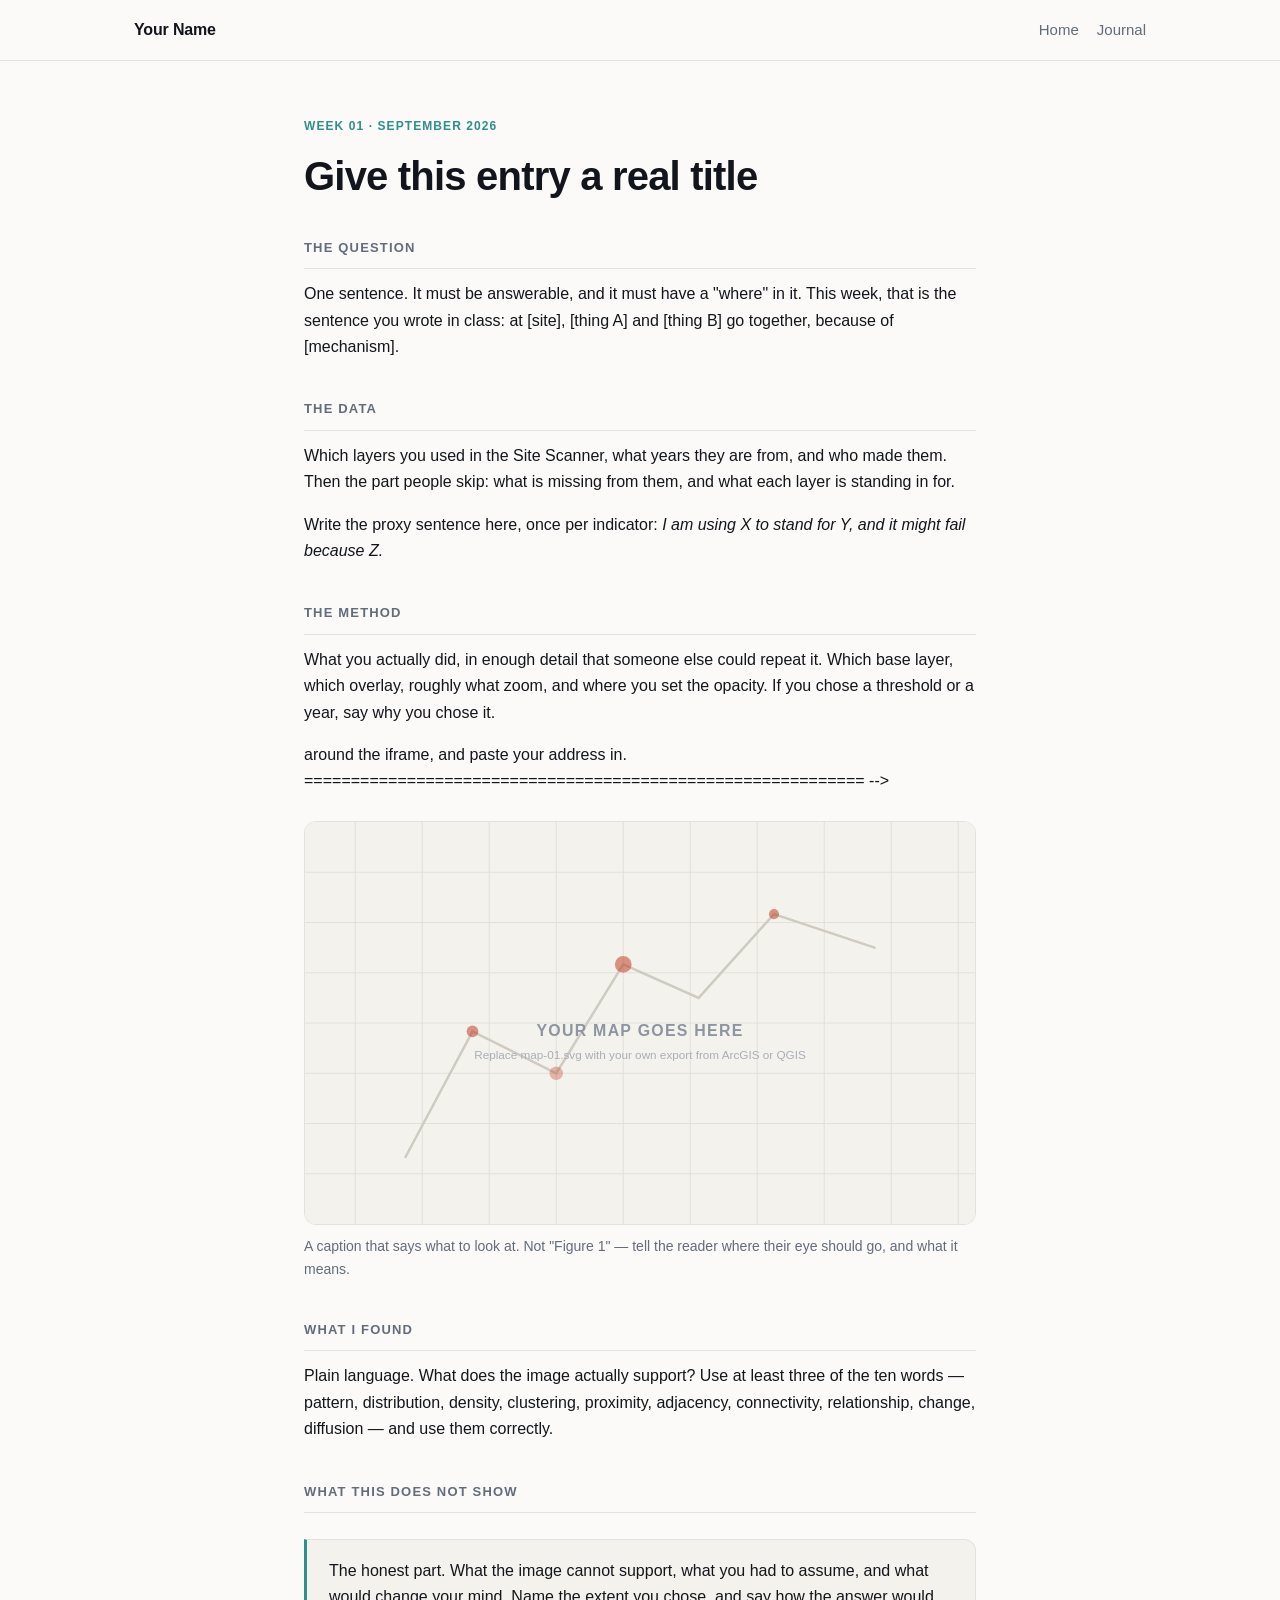
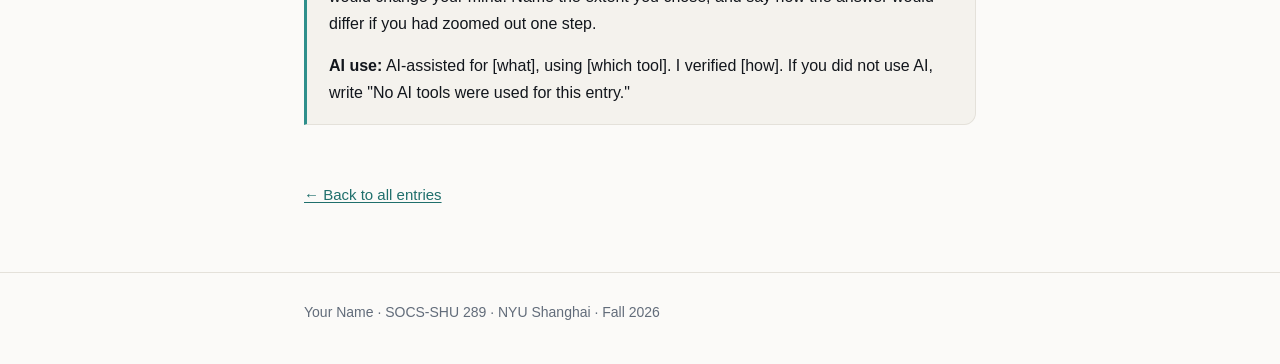
==== journal/week-01.html @ 70c94495 "Initial commit" ====
<!DOCTYPE html>
<html lang="en">
<head>
<meta charset="utf-8">
<meta name="viewport" content="width=device-width, initial-scale=1">
<title>Week 01 · Your Name</title>

<!-- Note the ../ — this page is inside the journal folder, so it has to
     look one level up to find the stylesheet. -->
<link rel="stylesheet" href="../style.css">
</head>

<body>
<a class="skip" href="#main">Skip to content</a>

<header class="site-head">
  <div class="wrap">
    <a class="brand" href="../index.html">Your Name</a>
    <nav>
      <a href="../index.html">Home</a>
      <a href="../index.html#journal">Journal</a>
    </nav>
  </div>
</header>

<main id="main">
<article class="entry">
  <div class="wrap wrap-narrow">

    <p class="kicker">Week 01 · September 2026</p>

    <!-- EDIT THIS: a title that says what you found, not what you did.
         "The blocks that were built after the creek was filled" beats
         "Week 1 journal entry". -->
    <h1>Give this entry a real title</h1>

    <!-- ============================================================
         The six parts. Every entry in this course has all six.
         Do not delete a heading — if a section is thin, that is
         information too.
         ============================================================ -->

    <h2>The question</h2>
    <p>
      One sentence. It must be answerable, and it must have a "where" in it.
      This week, that is the sentence you wrote in class:
      at [site], [thing A] and [thing B] go together, because of [mechanism].
    </p>

    <h2>The data</h2>
    <p>
      Which layers you used in the Site Scanner, what years they are from, and
      who made them. Then the part people skip: what is missing from them, and
      what each layer is standing in for.
    </p>
    <p>
      Write the proxy sentence here, once per indicator:
      <em>I am using X to stand for Y, and it might fail because Z.</em>
    </p>

    <h2>The method</h2>
    <p>
      What you actually did, in enough detail that someone else could repeat
      it. Which base layer, which overlay, roughly what zoom, and where you set
      the opacity. If you chose a threshold or a year, say why you chose it.
    </p>

    <!-- ============================================================
         YOUR EVIDENCE

         WEEK 1: a screenshot from the Site Scanner. Upload it into this
         journal folder (Add file → Upload files) and change the src
         below to your filename, for example src="scanner-01.png".

         FROM WEEK 2, once ArcGIS Online is live: publish your web map,
         choose Share → Embed, delete the <img> line, remove the <!-- and
         --> around the iframe, and paste your address in.
         ============================================================ -->
    <figure>
      <img src="scanner-01.svg" alt="Describe what the image shows, for someone who cannot see it.">
      <!--
      <iframe src="PASTE-YOUR-EMBED-URL-HERE"
              title="Describe your map" loading="lazy"></iframe>
      -->
      <figcaption>
        A caption that says what to look at. Not "Figure 1" — tell the reader
        where their eye should go, and what it means.
      </figcaption>
    </figure>

    <h2>What I found</h2>
    <p>
      Plain language. What does the image actually support? Use at least three
      of the ten words — pattern, distribution, density, clustering, proximity,
      adjacency, connectivity, relationship, change, diffusion — and use them
      correctly.
    </p>

    <h2>What this does not show</h2>
    <div class="limits">
      <p>
        The honest part. What the image cannot support, what you had to assume,
        and what would change your mind. Name the extent you chose, and say how
        the answer would differ if you had zoomed out one step.
      </p>
      <p>
        <strong>AI use:</strong> AI-assisted for [what], using [which tool].
        I verified [how]. If you did not use AI, write "No AI tools were used
        for this entry."
      </p>
    </div>

    <a class="back" href="../index.html#journal">← Back to all entries</a>

  </div>
</article>
</main>

<footer class="site-foot">
  <div class="wrap wrap-narrow">
    <p>Your Name · SOCS-SHU 289 · NYU Shanghai · Fall 2026</p>
  </div>
</footer>

</body>
</html>
---- style.css ----
/* ============================================================
   Your portfolio stylesheet.

   No external fonts, scripts, or CDNs. Everything loads from your
   own repository, so the site behaves the same on campus in
   Shanghai as it does anywhere else. Please keep it that way.

   START HERE: the block below controls every colour on the site.
   Change --accent to any colour you like and reload the page.
   ============================================================ */

:root {
  --bg:          #fbfaf8;   /* page background          */
  --bg-alt:      #f4f2ed;   /* alternate band           */
  --surface:     #ffffff;   /* cards                    */
  --ink:         #12161c;   /* main text                */
  --ink-soft:    #39424f;
  --muted:       #626c7a;   /* secondary text           */
  --line:        #e4e1da;   /* borders                  */
  --accent:      #2f8f8b;   /* EDIT THIS ONE FIRST      */
  --accent-ink:  #1f6f6c;   /* darker accent, for links */

  --radius: 12px;
  --shadow: 0 1px 2px rgba(18,22,28,.05), 0 8px 24px -12px rgba(18,22,28,.14);

  --sans: -apple-system, BlinkMacSystemFont, "Segoe UI", "Helvetica Neue",
          "PingFang SC", "Hiragino Sans GB", "Microsoft YaHei", Roboto, Arial,
          sans-serif;
}

/* Dark mode. These are the same variables, for people whose device
   is set to dark. You do not have to touch this. */
@media (prefers-color-scheme: dark) {
  :root {
    --bg:         #0d1117;
    --bg-alt:     #12181f;
    --surface:    #161c24;
    --ink:        #e9ecef;
    --ink-soft:   #c3cad3;
    --muted:      #98a3b1;
    --line:       #262d38;
    --accent:     #ff7051;
    --accent-ink: #ff9077;
    --shadow:     0 1px 2px rgba(0,0,0,.4), 0 8px 24px -12px rgba(0,0,0,.6);
  }
}

/* ---------- basics ---------- */
*, *::before, *::after { box-sizing: border-box; }
html { -webkit-text-size-adjust: 100%; scroll-behavior: smooth; }

body {
  margin: 0;
  background: var(--bg);
  color: var(--ink);
  font-family: var(--sans);
  font-size: 16px;
  line-height: 1.65;
  -webkit-font-smoothing: antialiased;
}

img { max-width: 100%; height: auto; display: block; }
a { color: var(--accent-ink); text-underline-offset: 2px; }
a:hover { color: var(--accent); }

.wrap { width: 100%; max-width: 1060px; margin: 0 auto; padding: 0 24px; }
.wrap-narrow { max-width: 720px; }
.muted { color: var(--muted); }

.skip { position: absolute; left: -9999px; top: 0; z-index: 100;
        background: var(--accent); color: #fff; padding: 10px 16px; }
.skip:focus { left: 0; }

/* ---------- header ---------- */
.site-head {
  border-bottom: 1px solid var(--line);
  background: var(--bg);
  position: sticky; top: 0; z-index: 50;
}
.site-head .wrap {
  display: flex; align-items: center; gap: 20px;
  min-height: 60px; flex-wrap: wrap;
}
.brand {
  font-weight: 600; color: var(--ink); text-decoration: none;
  margin-right: auto; letter-spacing: -0.01em;
}
.site-head nav { display: flex; gap: 18px; }
.site-head nav a { color: var(--muted); text-decoration: none; font-size: 15px; }
.site-head nav a:hover { color: var(--accent); }

/* ---------- hero ---------- */
.hero { padding: 72px 0 40px; }
.kicker {
  font-size: 12px; font-weight: 600; letter-spacing: .09em;
  text-transform: uppercase; color: var(--accent); margin: 0 0 14px;
}
.hero h1 {
  font-size: clamp(34px, 6vw, 52px);
  line-height: 1.08; letter-spacing: -0.025em;
  margin: 0 0 18px; font-weight: 700;
}
.lede { font-size: 18px; color: var(--ink-soft); margin: 0; }

/* ---------- sections ---------- */
section { padding: 40px 0; }
section h2 {
  font-size: 13px; font-weight: 600; letter-spacing: .09em;
  text-transform: uppercase; color: var(--muted);
  margin: 0 0 22px; padding-bottom: 12px;
  border-bottom: 1px solid var(--line);
}
.band { background: var(--bg-alt); border-top: 1px solid var(--line);
        border-bottom: 1px solid var(--line); }

/* ---------- lab cards ---------- */
.cards { list-style: none; margin: 0; padding: 0; display: grid; gap: 14px; }
.card {
  background: var(--surface); border: 1px solid var(--line);
  border-radius: var(--radius); box-shadow: var(--shadow);
}
.card > a, .card > span:first-child { display: block; }
.card > a {
  padding: 20px 22px; text-decoration: none; color: inherit;
  border-radius: var(--radius);
}
.card > a:hover { border-color: var(--accent); }
.card-todo { padding: 20px 22px; opacity: .55; }

.card-num {
  display: block; font-size: 12px; font-weight: 600;
  letter-spacing: .08em; text-transform: uppercase;
  color: var(--accent); margin-bottom: 6px;
}
.card-title { display: block; font-size: 19px; font-weight: 650;
              letter-spacing: -0.01em; margin-bottom: 6px; }
.card-note { display: block; font-size: 15px; color: var(--muted); }

/* ---------- lab entry pages ---------- */
.entry { padding: 56px 0 24px; }
.entry h1 {
  font-size: clamp(28px, 4.5vw, 40px); line-height: 1.15;
  letter-spacing: -0.02em; margin: 0 0 16px; font-weight: 700;
}
.entry h2 {
  font-size: 13px; font-weight: 600; letter-spacing: .09em;
  text-transform: uppercase; color: var(--muted);
  margin: 38px 0 12px; padding-bottom: 10px;
  border-bottom: 1px solid var(--line);
}
.entry p { margin: 0 0 16px; }

/* A map or image with a caption under it. */
figure { margin: 26px 0; }
figure img, figure iframe {
  width: 100%; border: 1px solid var(--line);
  border-radius: var(--radius); display: block;
}
figure iframe { height: 480px; }
figcaption { font-size: 14px; color: var(--muted); margin-top: 10px; }

/* The limitations box. Every entry needs one. */
.limits {
  background: var(--bg-alt); border: 1px solid var(--line);
  border-left: 3px solid var(--accent);
  border-radius: 0 var(--radius) var(--radius) 0;
  padding: 18px 22px; margin: 26px 0;
}
.limits p:last-child { margin-bottom: 0; }

.back { display: inline-block; margin-top: 32px; font-size: 15px; }

/* ---------- footer ---------- */
.site-foot {
  border-top: 1px solid var(--line); margin-top: 40px;
  padding: 28px 0 40px; color: var(--muted); font-size: 14px;
}
.site-foot p { margin: 0; }

/* ---------- phones ---------- */
@media (max-width: 600px) {
  .hero { padding: 48px 0 28px; }
  figure iframe { height: 340px; }
}


/* ------------------------------------------------------------
   Your site name on the front page. Added for SOCS-SHU 289.
   ------------------------------------------------------------ */
.site-name {
  font-size: 1.55rem;
  font-weight: 700;
  color: var(--accent-ink);
  margin: 0 0 .35rem;
  letter-spacing: -.01em;
}
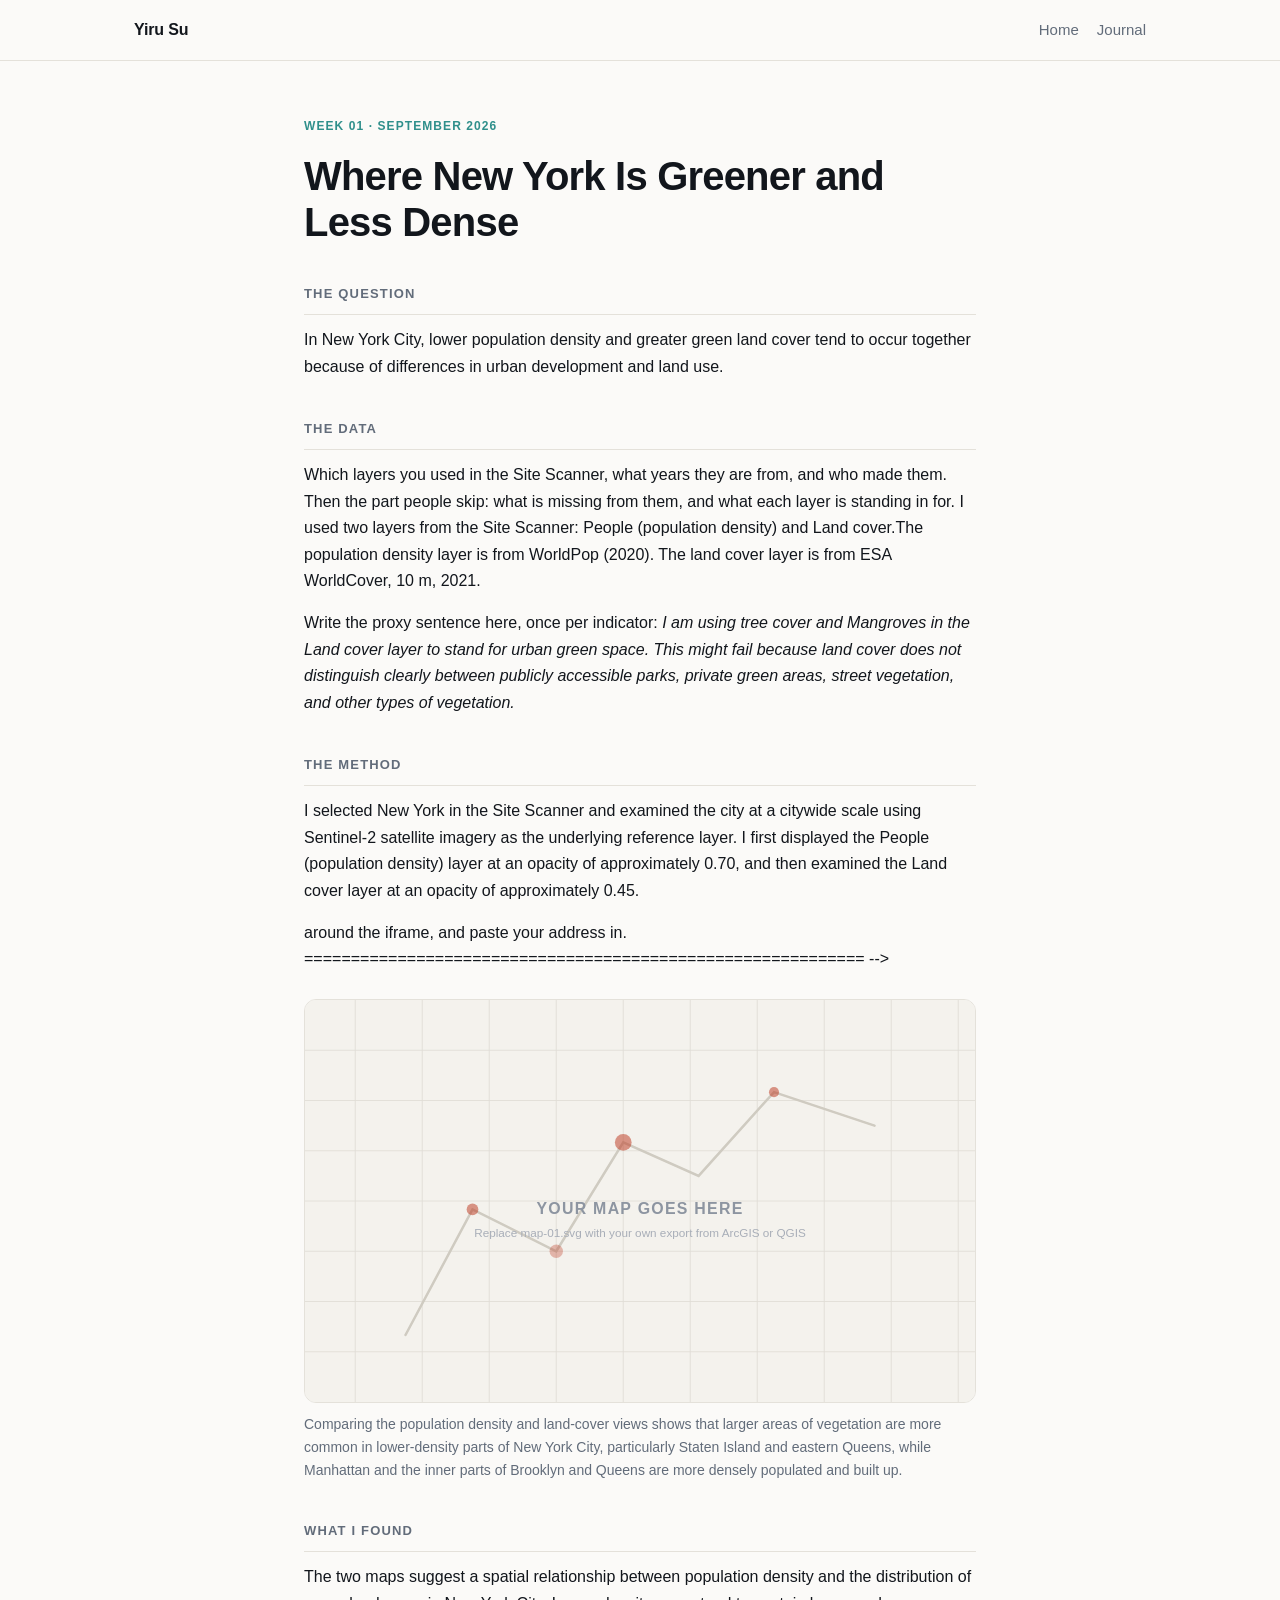
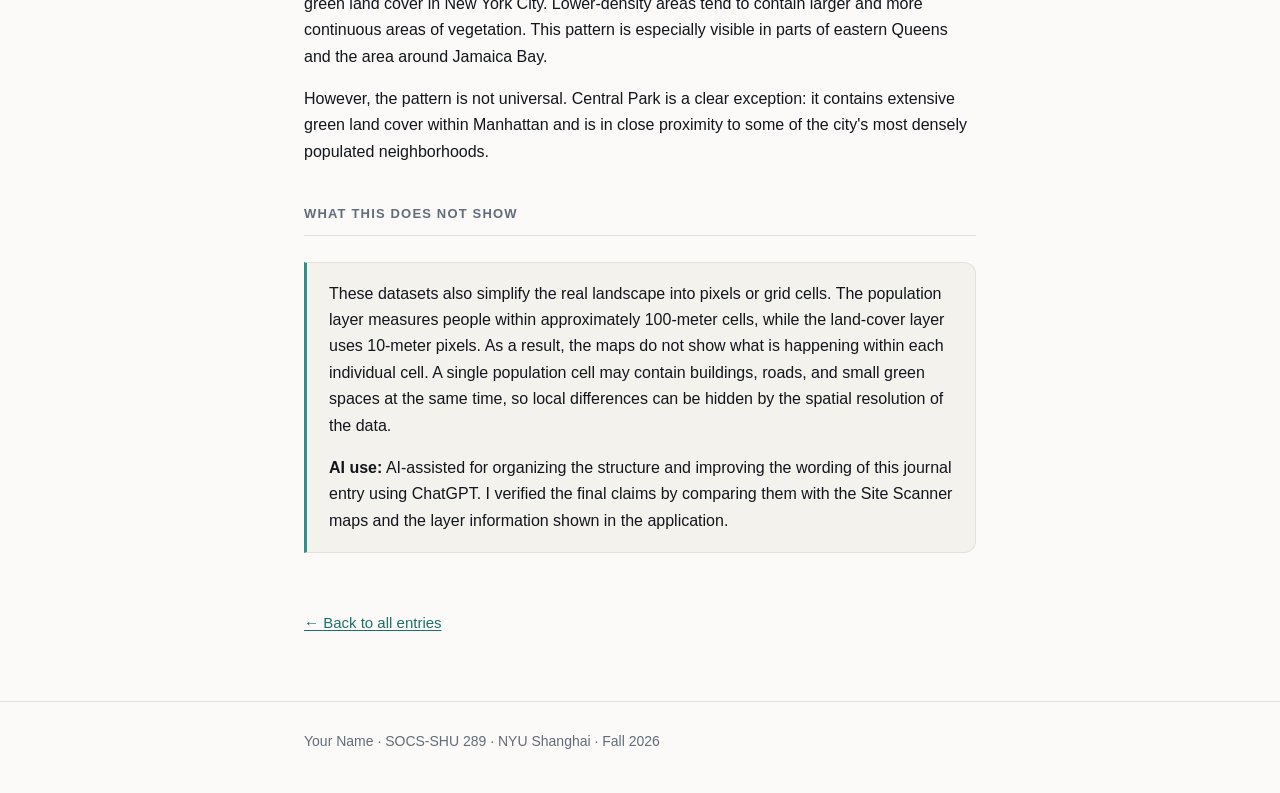
==== commit 37cc9dc9: "Revise Week 01 journal entry with new title and content Updated the journal entry for Week 01 with s" ====
--- a/journal/week-01.html
+++ b/journal/week-01.html
@@ -3,7 +3,7 @@
 <head>
 <meta charset="utf-8">
 <meta name="viewport" content="width=device-width, initial-scale=1">
-<title>Week 01 · Your Name</title>
+<title>Week 01 · Yiru Su</title>
 
 <!-- Note the ../ — this page is inside the journal folder, so it has to
      look one level up to find the stylesheet. -->
@@ -15,7 +15,7 @@
 
 <header class="site-head">
   <div class="wrap">
-    <a class="brand" href="../index.html">Your Name</a>
+    <a class="brand" href="../index.html">Yiru Su</a>
     <nav>
       <a href="../index.html">Home</a>
       <a href="../index.html#journal">Journal</a>
@@ -32,7 +32,7 @@
     <!-- EDIT THIS: a title that says what you found, not what you did.
          "The blocks that were built after the creek was filled" beats
          "Week 1 journal entry". -->
-    <h1>Give this entry a real title</h1>
+    <h1>Where New York Is Greener and Less Dense</h1>
 
     <!-- ============================================================
          The six parts. Every entry in this course has all six.
@@ -42,9 +42,9 @@
 
     <h2>The question</h2>
     <p>
-      One sentence. It must be answerable, and it must have a "where" in it.
-      This week, that is the sentence you wrote in class:
-      at [site], [thing A] and [thing B] go together, because of [mechanism].
+         
+     In New York City, lower population density and greater green land cover tend to occur together
+         because of differences in urban development and land use.
     </p>
 
     <h2>The data</h2>
@@ -52,17 +52,28 @@
       Which layers you used in the Site Scanner, what years they are from, and
       who made them. Then the part people skip: what is missing from them, and
       what each layer is standing in for.
+
+     I used two layers from the Site Scanner: People (population density)
+      and Land cover.The population density layer is from WorldPop (2020).
+      The land cover layer is from ESA WorldCover, 10 m, 2021.
     </p>
     <p>
       Write the proxy sentence here, once per indicator:
-      <em>I am using X to stand for Y, and it might fail because Z.</em>
+      <em>      I am using tree cover and Mangroves in the Land cover layer to stand for urban green
+      space. This might fail because land cover does not distinguish clearly
+      between publicly accessible parks, private green areas, street vegetation,
+      and other types of vegetation.</em>
     </p>
 
     <h2>The method</h2>
     <p>
-      What you actually did, in enough detail that someone else could repeat
-      it. Which base layer, which overlay, roughly what zoom, and where you set
-      the opacity. If you chose a threshold or a year, say why you chose it.
+         I selected New York in the Site Scanner and examined the city at a
+  citywide scale using Sentinel-2 satellite imagery as the underlying
+  reference layer. I first displayed the
+  People (population density) layer at an opacity of
+  approximately 0.70, and then examined the
+  Land cover layer at an opacity of approximately
+  0.45.
     </p>
 
     <!-- ============================================================
@@ -83,31 +94,46 @@
               title="Describe your map" loading="lazy"></iframe>
       -->
       <figcaption>
-        A caption that says what to look at. Not "Figure 1" — tell the reader
-        where their eye should go, and what it means.
+          Comparing the population density and land-cover views shows that larger
+  areas of vegetation are more common in lower-density parts of New York City,
+  particularly Staten Island and eastern Queens, while Manhattan and the inner
+  parts of Brooklyn and Queens are more densely populated and built up.
       </figcaption>
     </figure>
 
     <h2>What I found</h2>
-    <p>
-      Plain language. What does the image actually support? Use at least three
-      of the ten words — pattern, distribution, density, clustering, proximity,
-      adjacency, connectivity, relationship, change, diffusion — and use them
-      correctly.
-    </p>
-
+ 
+     <p>
+       The two maps suggest a spatial relationship between
+       population density and the distribution
+       of green land cover in New York City. Lower-density areas tend to contain
+       larger and more continuous areas of vegetation. This pattern is especially
+       visible in parts of eastern Queens and the area around
+       Jamaica Bay.
+     </p>
+     
+     <p>
+       However, the pattern is not universal. Central Park is a clear exception:
+       it contains extensive green land cover within Manhattan and is in close
+       proximity to some of the city's most densely populated
+       neighborhoods.
+     </p>
     <h2>What this does not show</h2>
     <div class="limits">
-      <p>
-        The honest part. What the image cannot support, what you had to assume,
-        and what would change your mind. Name the extent you chose, and say how
-        the answer would differ if you had zoomed out one step.
-      </p>
-      <p>
-        <strong>AI use:</strong> AI-assisted for [what], using [which tool].
-        I verified [how]. If you did not use AI, write "No AI tools were used
-        for this entry."
-      </p>
+     <p>
+       These datasets also simplify the real landscape into pixels or grid cells.
+       The population layer measures people within approximately 100-meter cells,
+       while the land-cover layer uses 10-meter pixels. As a result, the maps do
+       not show what is happening within each individual cell. A single population
+       cell may contain buildings, roads, and small green spaces at the same time,
+       so local differences can be hidden by the spatial resolution of the data.
+     </p>
+  <p>
+    <strong>AI use:</strong> AI-assisted for organizing the structure and
+    improving the wording of this journal entry using ChatGPT. I verified the
+    final claims by comparing them with the Site Scanner maps and the layer
+    information shown in the application.
+  </p>
     </div>
 
     <a class="back" href="../index.html#journal">← Back to all entries</a>
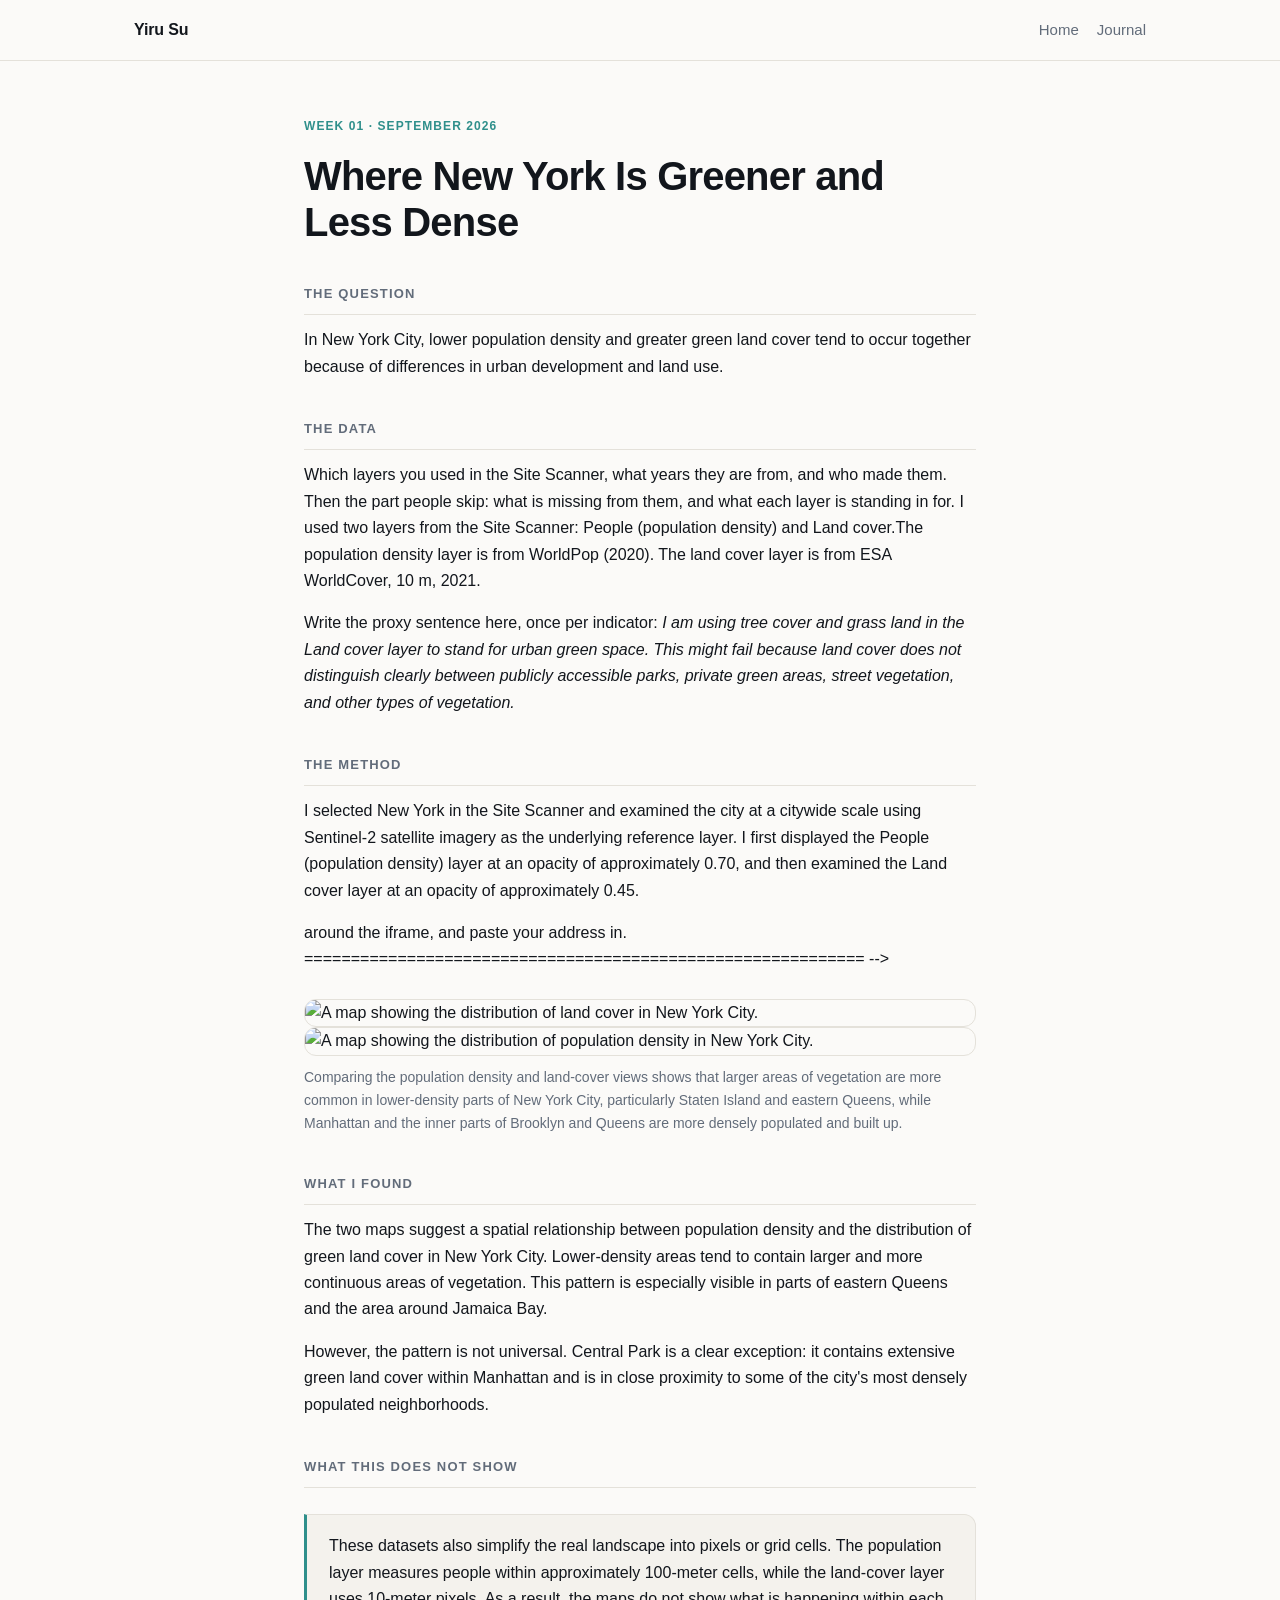
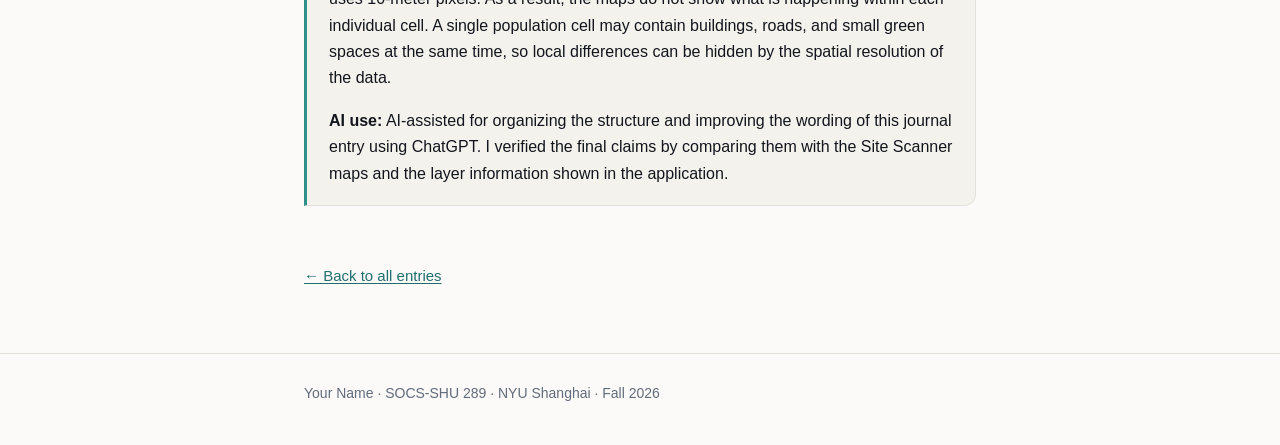
==== commit 1c8dfcb0: "add picture" ====
--- a/journal/week-01.html
+++ b/journal/week-01.html
@@ -59,7 +59,7 @@
     </p>
     <p>
       Write the proxy sentence here, once per indicator:
-      <em>      I am using tree cover and Mangroves in the Land cover layer to stand for urban green
+      <em>      I am using tree cover and grass land in the Land cover layer to stand for urban green
       space. This might fail because land cover does not distinguish clearly
       between publicly accessible parks, private green areas, street vegetation,
       and other types of vegetation.</em>
@@ -88,7 +88,8 @@
          --> around the iframe, and paste your address in.
          ============================================================ -->
     <figure>
-      <img src="scanner-01.svg" alt="Describe what the image shows, for someone who cannot see it.">
+      <img src="journal/landcover-map.png" alt="A map showing the distribution of land cover in New York City.">
+        <img src="journal/population-density-map.png" alt="A map showing the distribution of population density in New York City.">
       <!--
       <iframe src="PASTE-YOUR-EMBED-URL-HERE"
               title="Describe your map" loading="lazy"></iframe>
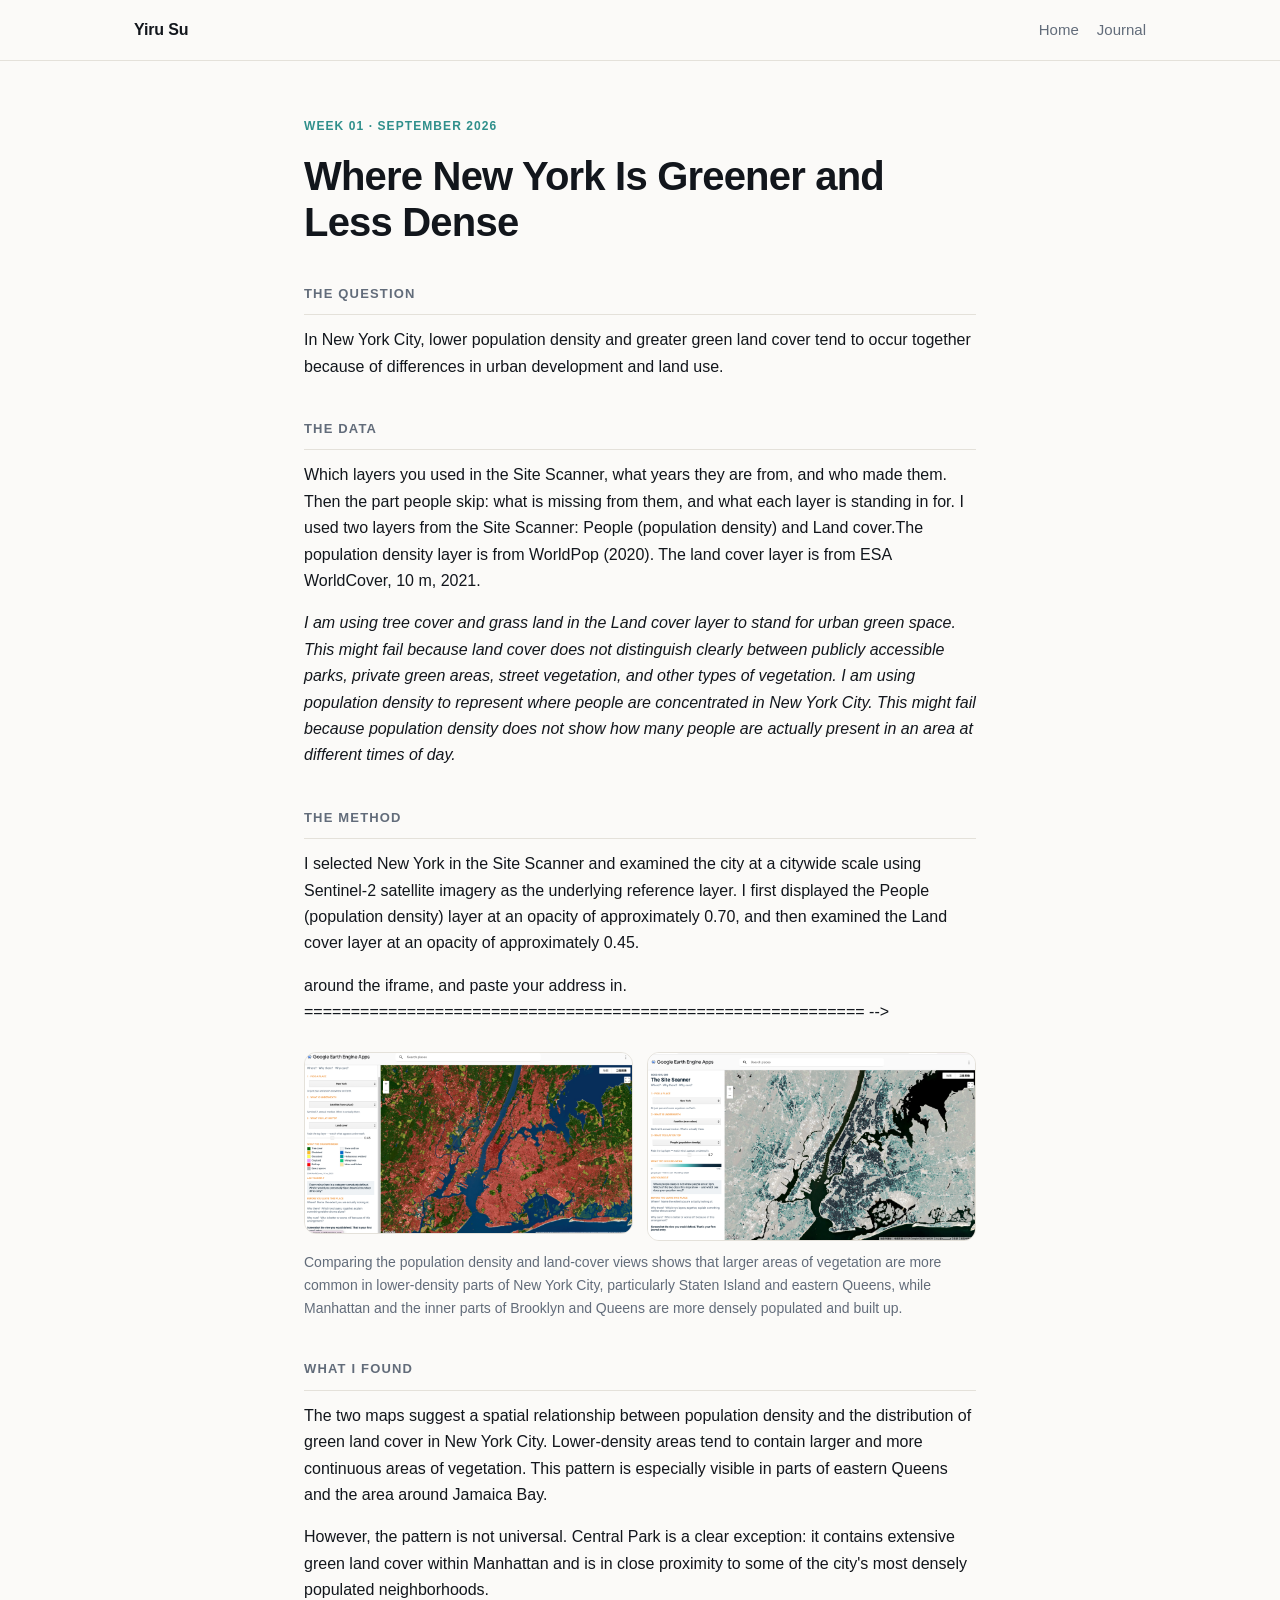
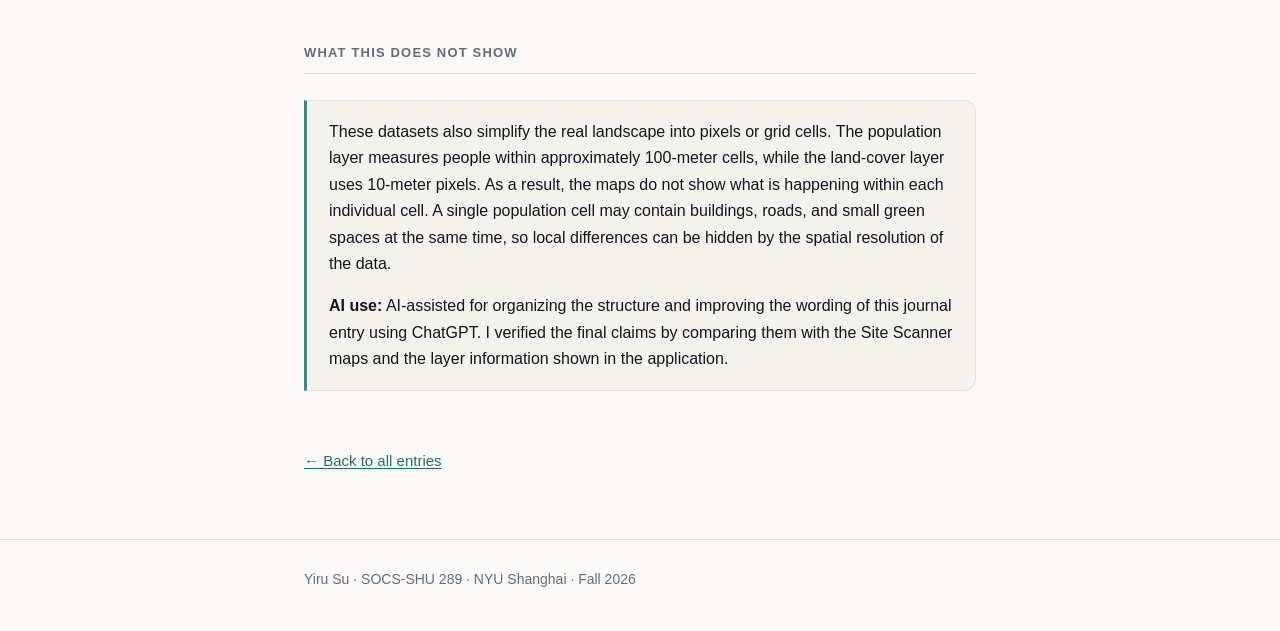
==== commit a4f16074: "add picture" ====
--- a/journal/week-01.html
+++ b/journal/week-01.html
@@ -58,11 +58,15 @@
       The land cover layer is from ESA WorldCover, 10 m, 2021.
     </p>
     <p>
-      Write the proxy sentence here, once per indicator:
-      <em>      I am using tree cover and grass land in the Land cover layer to stand for urban green
+      
+      <em>I am using tree cover and grass land in the Land cover layer to stand for urban green
       space. This might fail because land cover does not distinguish clearly
       between publicly accessible parks, private green areas, street vegetation,
       and other types of vegetation.</em>
+
+      <em>I am using population density to represent where people are concentrated in
+      New York City. This might fail because population density does not show how
+      many people are actually present in an area at different times of day.</em>
     </p>
 
     <h2>The method</h2>
@@ -87,13 +91,11 @@
          choose Share → Embed, delete the <img> line, remove the <!-- and
          --> around the iframe, and paste your address in.
          ============================================================ -->
-    <figure>
-      <img src="journal/landcover-map.png" alt="A map showing the distribution of land cover in New York City.">
-        <img src="journal/population-density-map.png" alt="A map showing the distribution of population density in New York City.">
-      <!--
-      <iframe src="PASTE-YOUR-EMBED-URL-HERE"
-              title="Describe your map" loading="lazy"></iframe>
-      -->
+    <figure class="figure-pair">
+      <div class="figure-pair__images">
+        <img src="landcover-map.png" alt="A map showing the distribution of land cover in New York City.">
+        <img src="populationdensity-map.png" alt="A map showing the distribution of population density in New York City.">
+      </div>
       <figcaption>
           Comparing the population density and land-cover views shows that larger
   areas of vegetation are more common in lower-density parts of New York City,
@@ -145,7 +147,7 @@
 
 <footer class="site-foot">
   <div class="wrap wrap-narrow">
-    <p>Your Name · SOCS-SHU 289 · NYU Shanghai · Fall 2026</p>
+    <p>Yiru Su · SOCS-SHU 289 · NYU Shanghai · Fall 2026</p>
   </div>
 </footer>
 
--- a/style.css
+++ b/style.css
@@ -183,6 +183,26 @@
   figure iframe { height: 340px; }
 }
 
+/* A pair of maps/images side by side within a figure. */
+.figure-pair { margin: 26px 0; }
+.figure-pair__images {
+  display: grid;
+  grid-template-columns: repeat(2, minmax(0, 1fr));
+  gap: 14px;
+}
+.figure-pair__images img {
+  width: 100%;
+  height: auto;
+  border: 1px solid var(--line);
+  border-radius: var(--radius);
+  display: block;
+}
+
+@media (max-width: 600px) {
+  .figure-pair__images {
+    grid-template-columns: 1fr;
+  }
+}
 
 /* ------------------------------------------------------------
    Your site name on the front page. Added for SOCS-SHU 289.
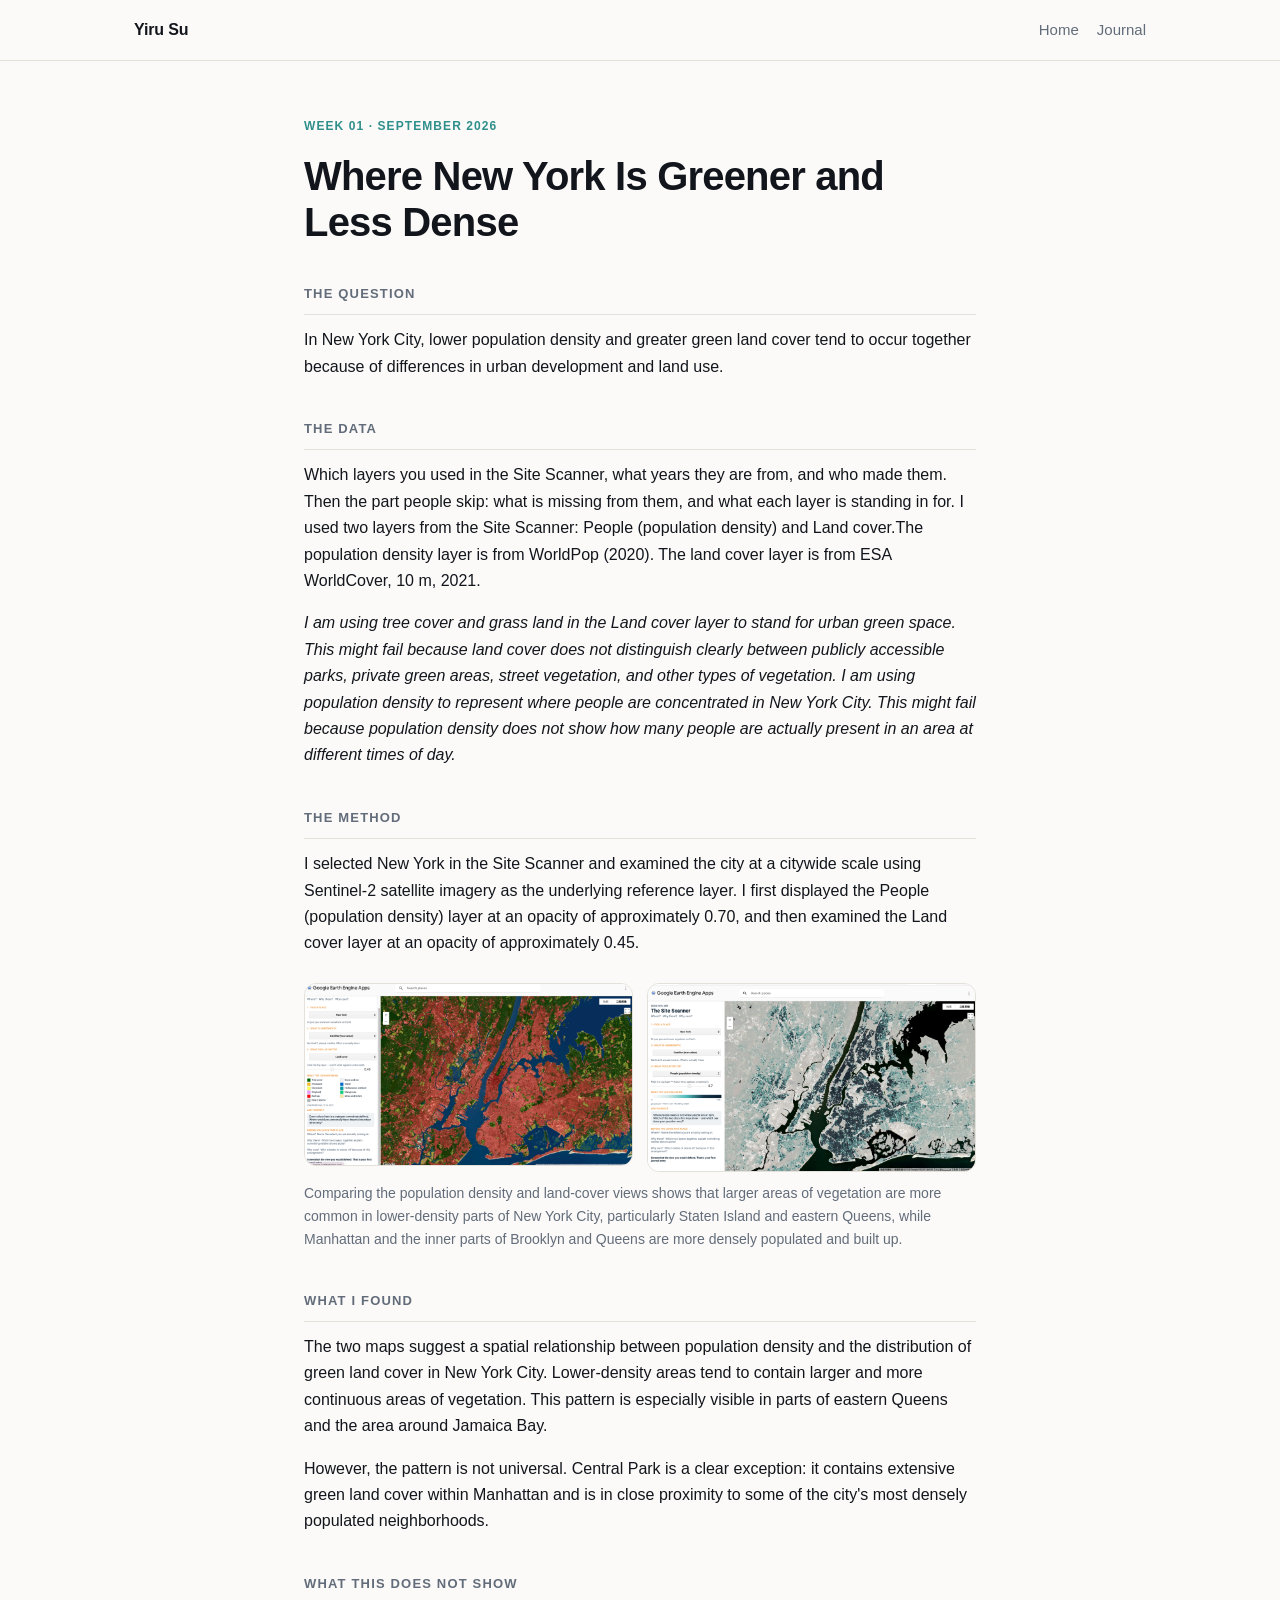
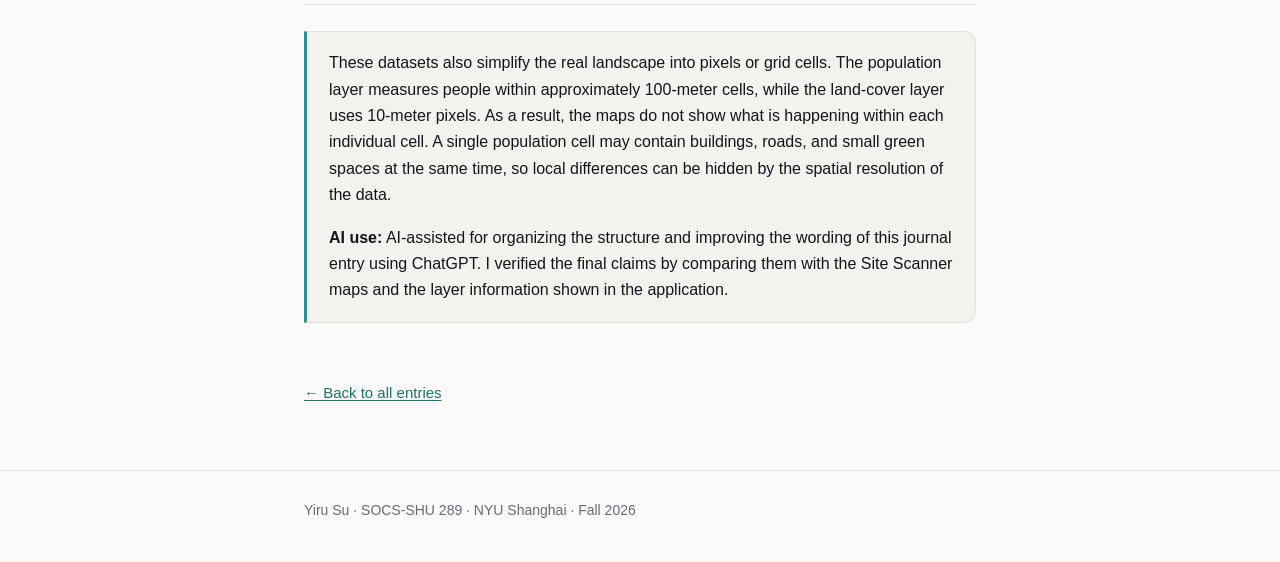
==== commit 41593f19: "markdown" ====
--- a/journal/week-01.html
+++ b/journal/week-01.html
@@ -88,9 +88,11 @@
          below to your filename, for example src="scanner-01.png".
 
          FROM WEEK 2, once ArcGIS Online is live: publish your web map,
-         choose Share → Embed, delete the <img> line, remove the <!-- and
-         --> around the iframe, and paste your address in.
-         ============================================================ -->
+         choose Share → Embed, delete the <img> line, remove the and
+          around the iframe, and paste your address in.
+         ============================================================  
+      
+        -->
     <figure class="figure-pair">
       <div class="figure-pair__images">
         <img src="landcover-map.png" alt="A map showing the distribution of land cover in New York City.">
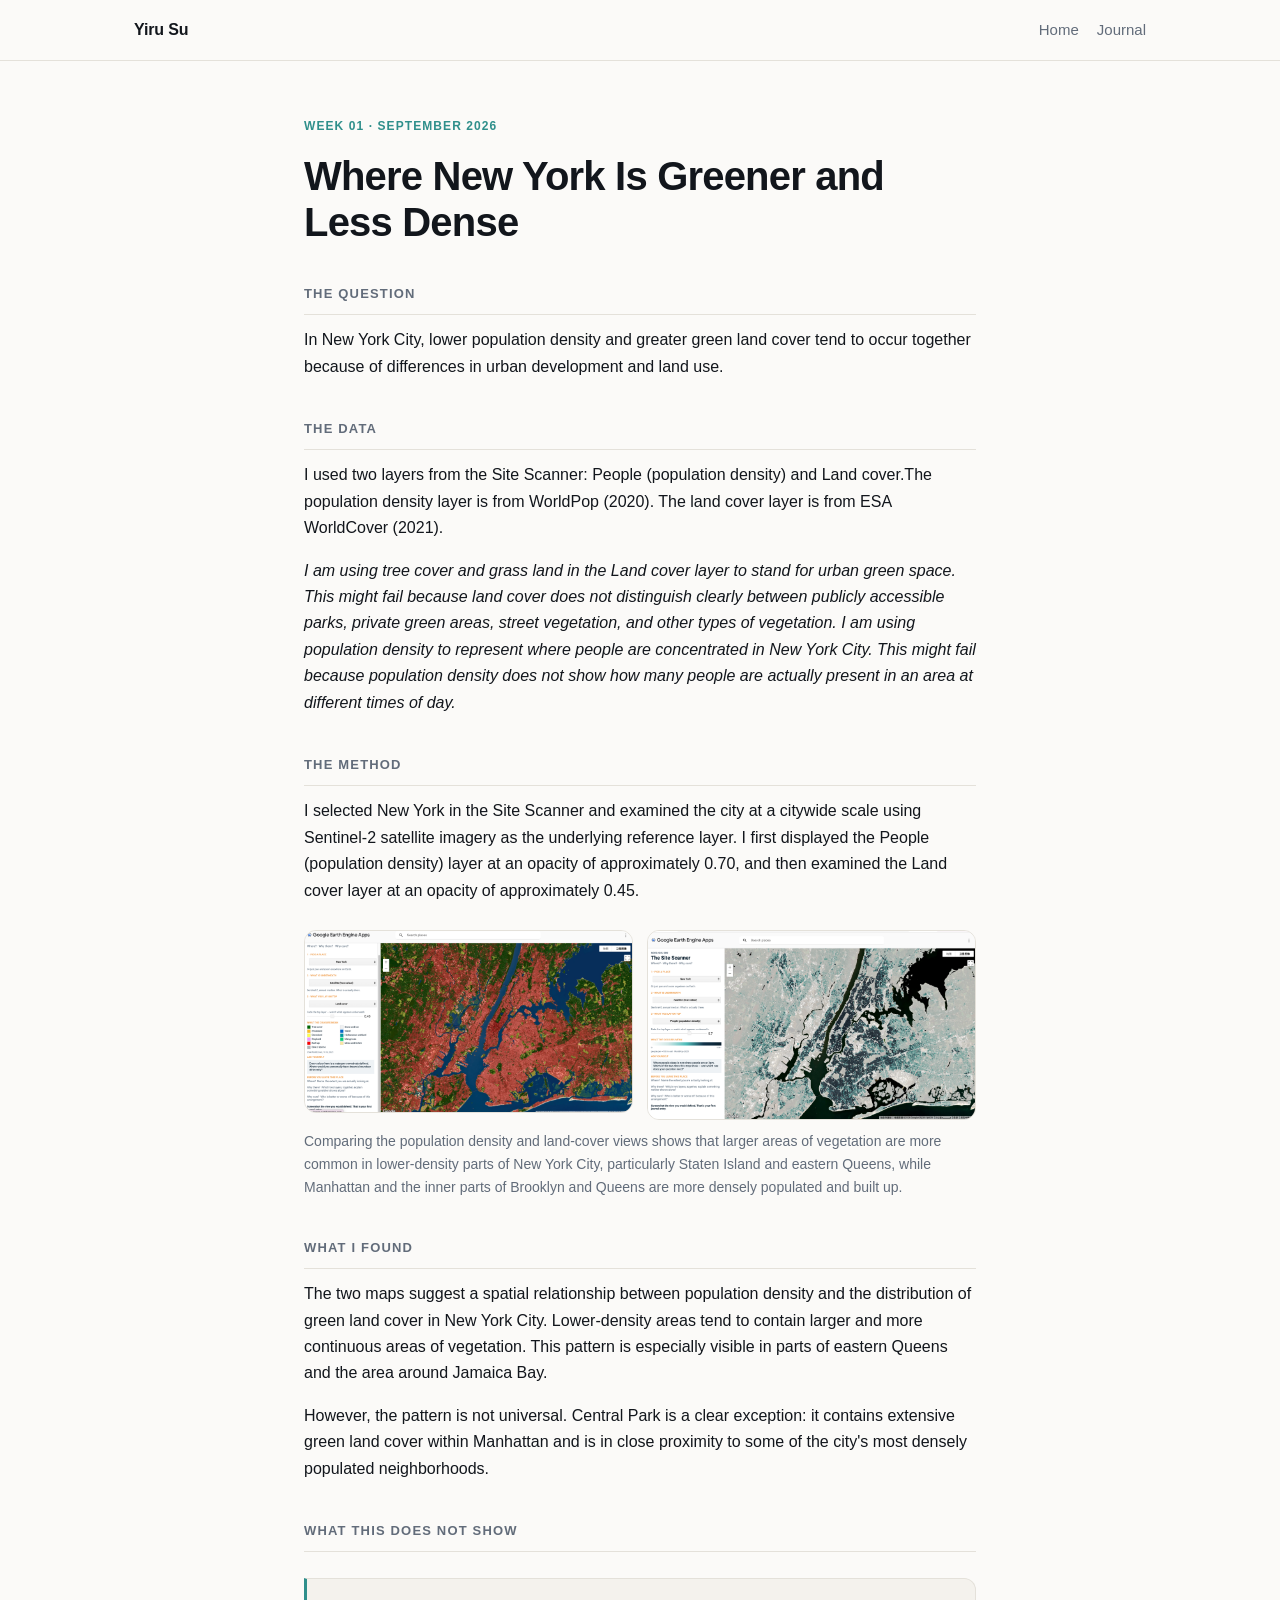
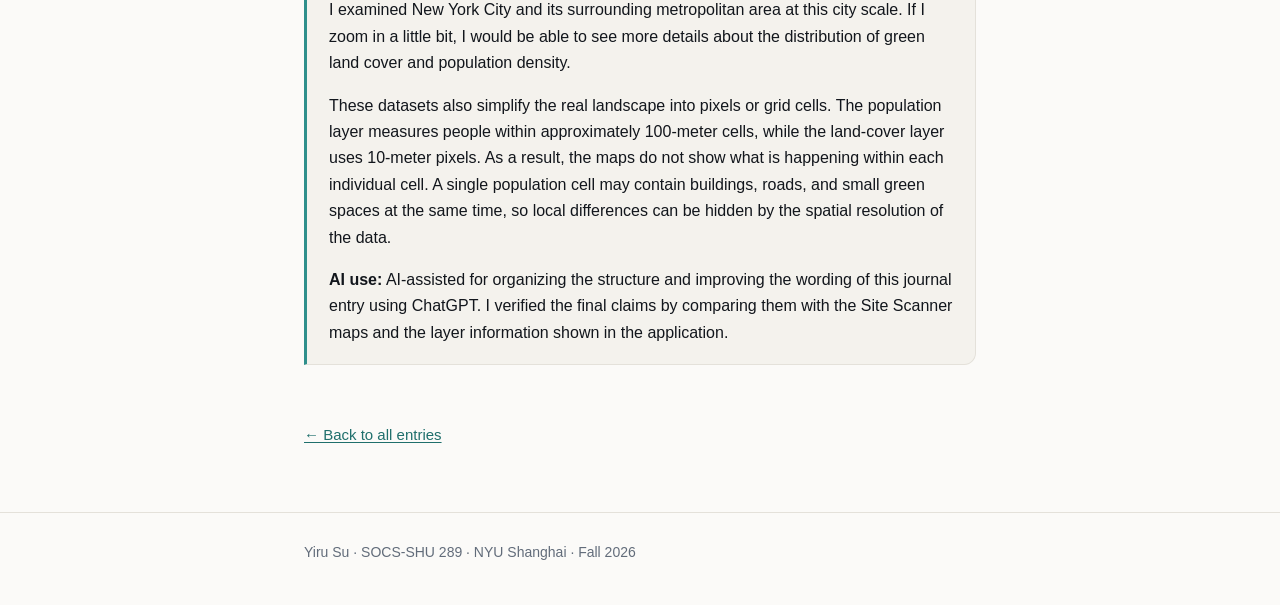
==== commit eb4d69ea: "wording" ====
--- a/journal/week-01.html
+++ b/journal/week-01.html
@@ -49,13 +49,9 @@
 
     <h2>The data</h2>
     <p>
-      Which layers you used in the Site Scanner, what years they are from, and
-      who made them. Then the part people skip: what is missing from them, and
-      what each layer is standing in for.
-
      I used two layers from the Site Scanner: People (population density)
       and Land cover.The population density layer is from WorldPop (2020).
-      The land cover layer is from ESA WorldCover, 10 m, 2021.
+      The land cover layer is from ESA WorldCover (2021).
     </p>
     <p>
       
@@ -125,6 +121,11 @@
      </p>
     <h2>What this does not show</h2>
     <div class="limits">
+
+      <p>
+        I examined New York City and its surrounding metropolitan area at this city scale. 
+        If I zoom in a little bit, I would be able to see more details about the distribution of green land cover and population density.
+      </p>
      <p>
        These datasets also simplify the real landscape into pixels or grid cells.
        The population layer measures people within approximately 100-meter cells,
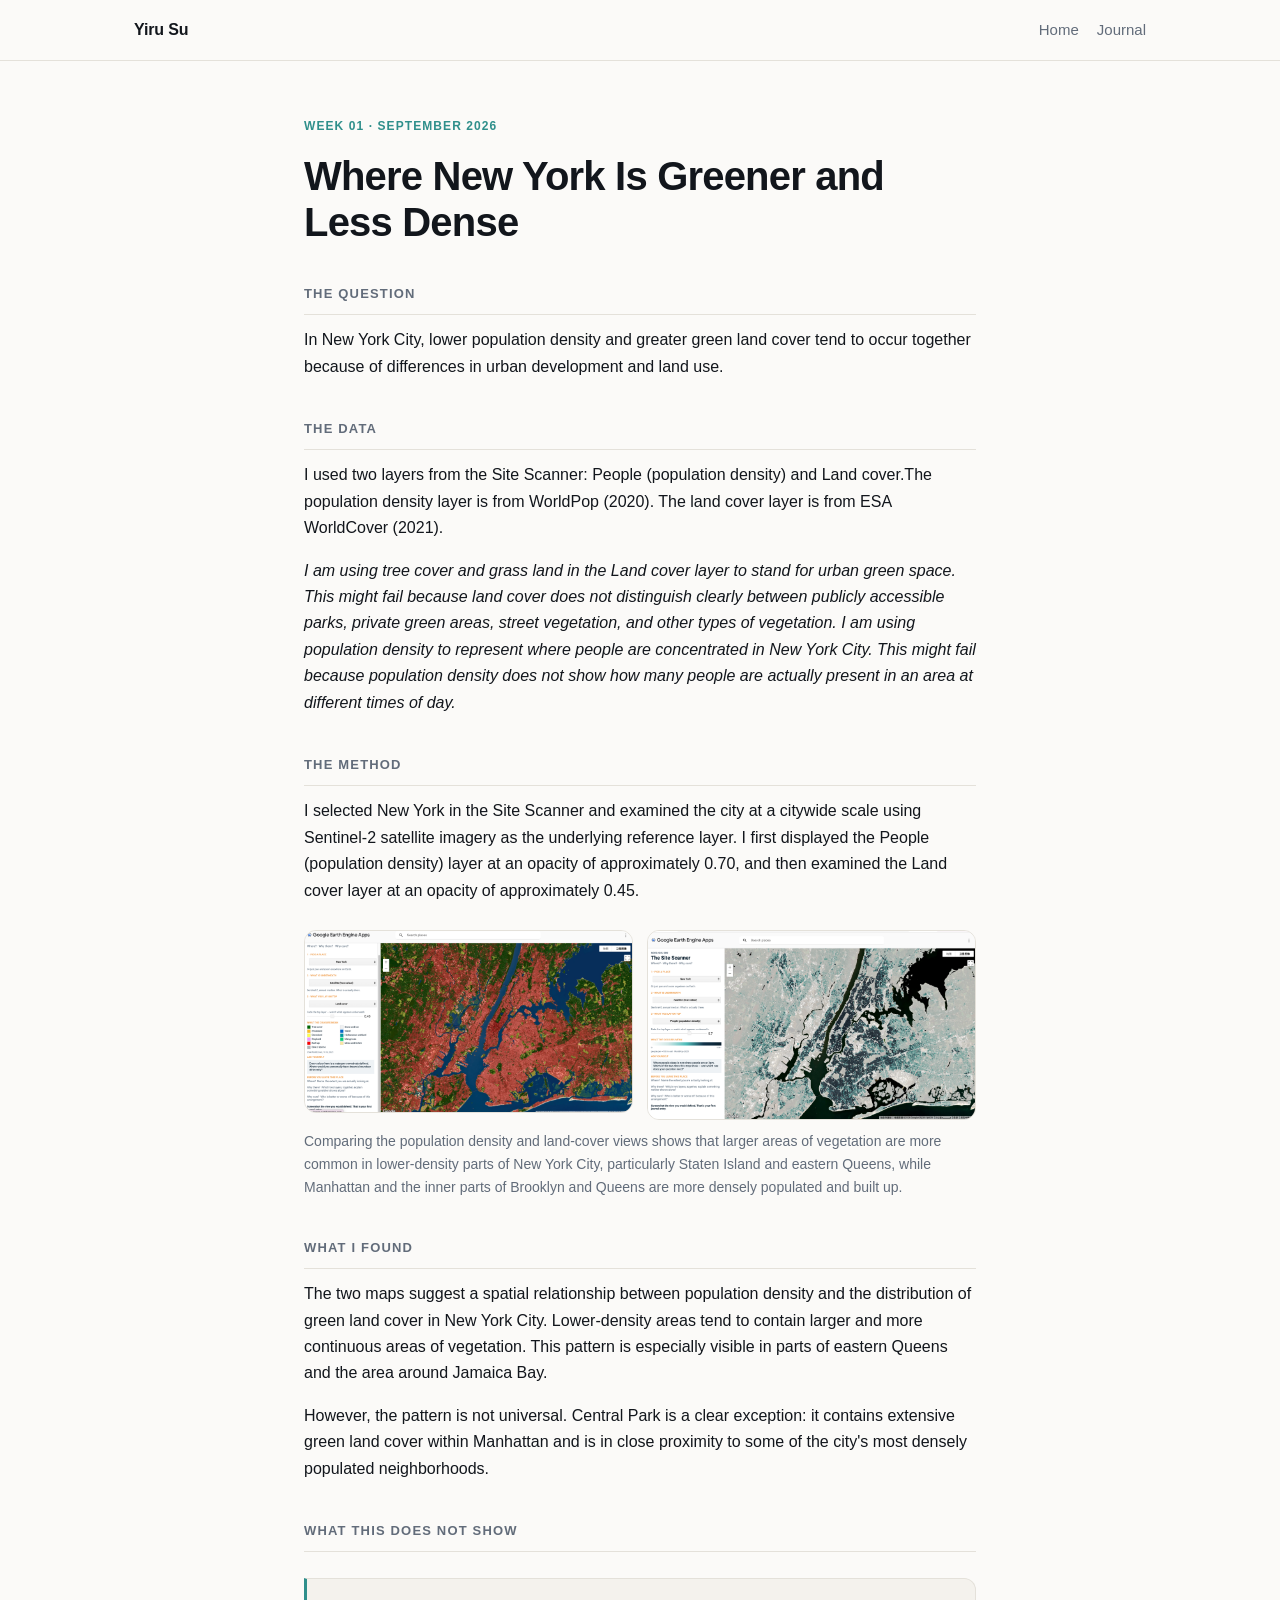
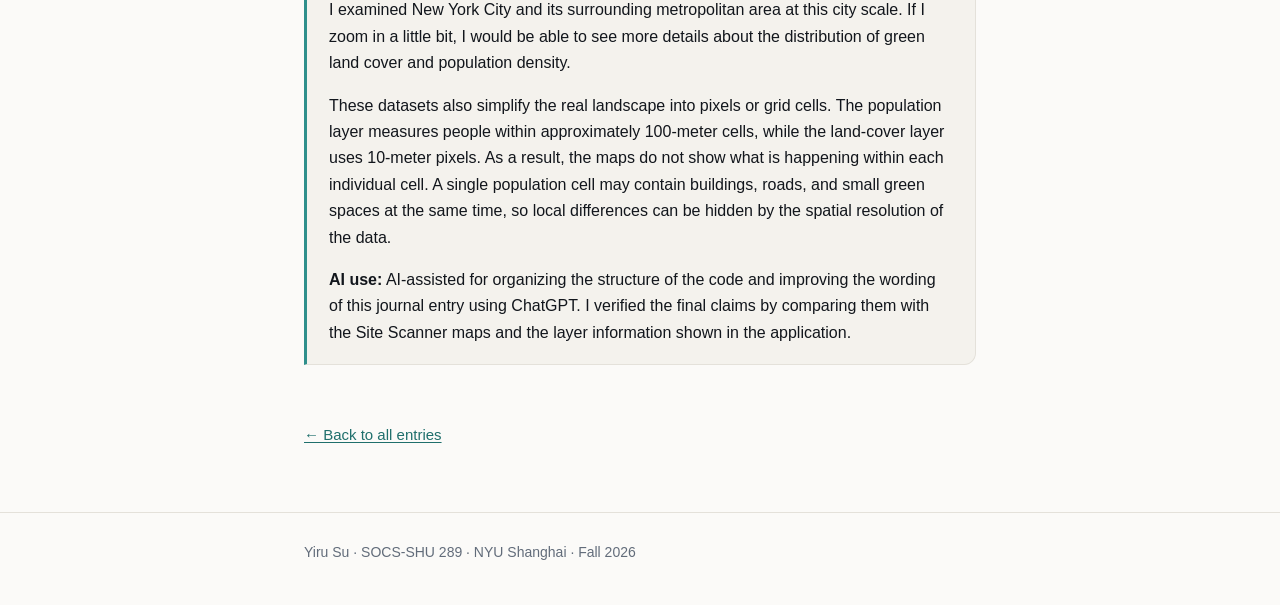
==== commit 21d0d281: "wording" ====
--- a/journal/week-01.html
+++ b/journal/week-01.html
@@ -135,7 +135,7 @@
        so local differences can be hidden by the spatial resolution of the data.
      </p>
   <p>
-    <strong>AI use:</strong> AI-assisted for organizing the structure and
+    <strong>AI use:</strong> AI-assisted for organizing the structure of the code and
     improving the wording of this journal entry using ChatGPT. I verified the
     final claims by comparing them with the Site Scanner maps and the layer
     information shown in the application.
